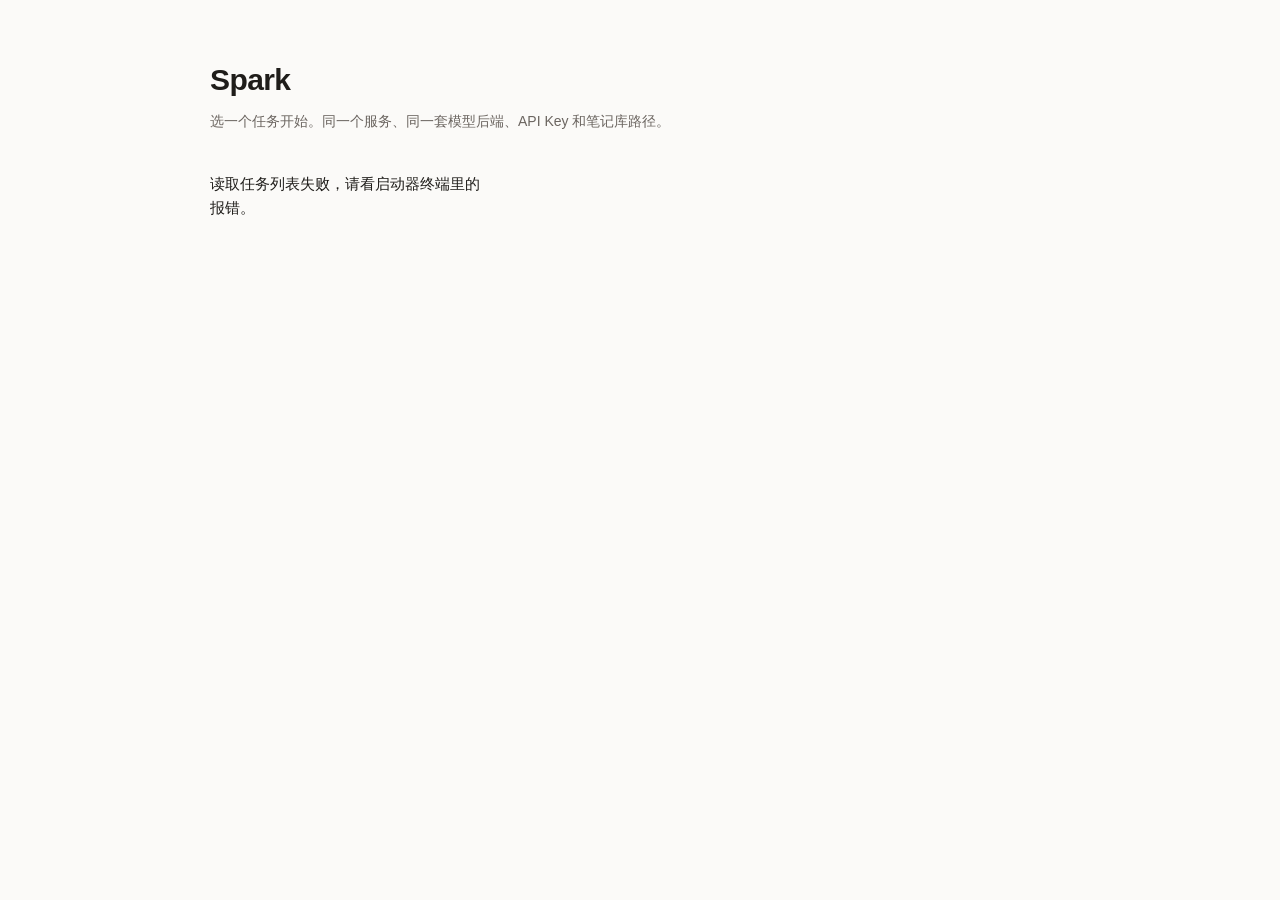
==== static/index.html @ 61a61ddd "图标：生成 Spark.icns，在 ~/Developer 放一个 .app 启动器 图标是一枚四角星芒落在紫→蓝的圆角方块上。紫和蓝正是界面里 Summit 和 Podcast 两个模式的强调色，" ====
<!DOCTYPE html>
<html lang="zh-CN">
<head>
<meta charset="utf-8" />
<meta name="viewport" content="width=device-width, initial-scale=1" />
<link rel="icon" href="static/icon.png" />
<title>Spark</title>
<style>
  :root {
    --bg: #fbfaf8; --surface: #fff; --border: #e5e1da; --text: #1f1d1a;
    --muted: #6b6560; --accent: #4a4640; --accent-soft: #f0eeea;
  }
  @media (prefers-color-scheme: dark) {
    :root:not([data-theme="light"]) {
      --bg: #171614; --surface: #201e1b; --border: #34302b; --text: #ece8e2;
      --muted: #9a938b; --accent: #b5aea5; --accent-soft: #2a2724;
    }
  }
  * { box-sizing: border-box; }
  body {
    margin: 0; padding: 0 16px 64px; background: var(--bg); color: var(--text);
    font: 15px/1.6 -apple-system, BlinkMacSystemFont, "SF Pro SC", "PingFang SC", sans-serif;
  }
  .wrap { max-width: 860px; margin: 0 auto; }
  header { padding: 56px 0 8px; }
  h1 { margin: 0; font-size: 30px; letter-spacing: -.02em; font-weight: 650; }
  .sub { color: var(--muted); margin-top: 6px; font-size: 14px; }
  .grid { display: grid; gap: 16px; margin-top: 32px; }
  @media (min-width: 720px) { .grid { grid-template-columns: repeat(3, 1fr); } }
  .card {
    background: var(--surface); border: 1px solid var(--border); border-radius: 12px;
    padding: 22px; display: flex; flex-direction: column; text-decoration: none; color: inherit;
    transition: border-color .2s, transform .2s;
  }
  a.card:hover { border-color: var(--accent); transform: translateY(-2px); }

  /* 默认是中性灰，整页不带颜色；颜色只在悬停时出现，指向你正要点的那一块。
     --accent 重新定义在悬停的卡片自身上，边框、tagline、标签都用 var(--accent)，
     所以整块会一起变色，另一块完全不受影响。 */
  a.card[data-key="summit"]:hover  { --accent: #5836c9; --accent-soft: #edeafb; }
  a.card[data-key="podcast"]:hover { --accent: #1f5fb8; --accent-soft: #e8eff8; }
  a.card[data-key="notes"]:hover  { --accent: #1a6b43; --accent-soft: #e6f3ec; }
  @media (prefers-color-scheme: dark) {
    :root:not([data-theme="light"]) a.card[data-key="summit"]:hover {
      --accent: #a894ea; --accent-soft: #221d30;
    }
    :root:not([data-theme="light"]) a.card[data-key="podcast"]:hover {
      --accent: #6aabee; --accent-soft: #1b2634;
    }
    :root:not([data-theme="light"]) a.card[data-key="notes"]:hover {
      --accent: #63c48d; --accent-soft: #19271f;
    }
  }
  :root[data-theme="dark"] a.card[data-key="summit"]:hover {
    --accent: #a894ea; --accent-soft: #221d30;
  }
  :root[data-theme="dark"] a.card[data-key="podcast"]:hover {
    --accent: #6aabee; --accent-soft: #1b2634;
  }
  :root[data-theme="dark"] a.card[data-key="notes"]:hover {
    --accent: #63c48d; --accent-soft: #19271f;
  }
  .card h2 { margin: 0; font-size: 18px; font-weight: 620; }
  .tagline { color: var(--accent); font-size: 13px; margin-top: 4px; transition: color .2s; }
  .detail { color: var(--muted); font-size: 13.5px; margin-top: 12px; flex: 1; }
  .tasks { display: flex; flex-wrap: wrap; gap: 6px; margin-top: 16px; }
  .tag {
    font-size: 12px; padding: 3px 9px; border-radius: 999px;
    background: var(--accent-soft); color: var(--accent);
    transition: background-color .2s, color .2s;
  }
  .foot {
    display: flex; align-items: center; justify-content: space-between;
    margin-top: 18px; padding-top: 14px; border-top: 1px solid var(--border);
    font-size: 12.5px; color: var(--muted);
  }
  .foot .path { font-family: ui-monospace, SFMono-Regular, Menlo, monospace; }
  .note { margin-top: 36px; font-size: 13px; color: var(--muted); }
  .note code {
    font-family: ui-monospace, SFMono-Regular, Menlo, monospace; font-size: 12.5px;
    background: var(--accent-soft); padding: 1px 5px; border-radius: 4px;
  }
</style>
</head>
<body>
<div class="wrap">
  <header>
    <h1>Spark</h1>
    <div class="sub">选一个任务开始。同一个服务、同一套模型后端、API Key 和笔记库路径。</div>
  </header>
  <div class="grid" id="grid"></div>
</div>
<script src="/static/app.js"></script>
</body>
</html>
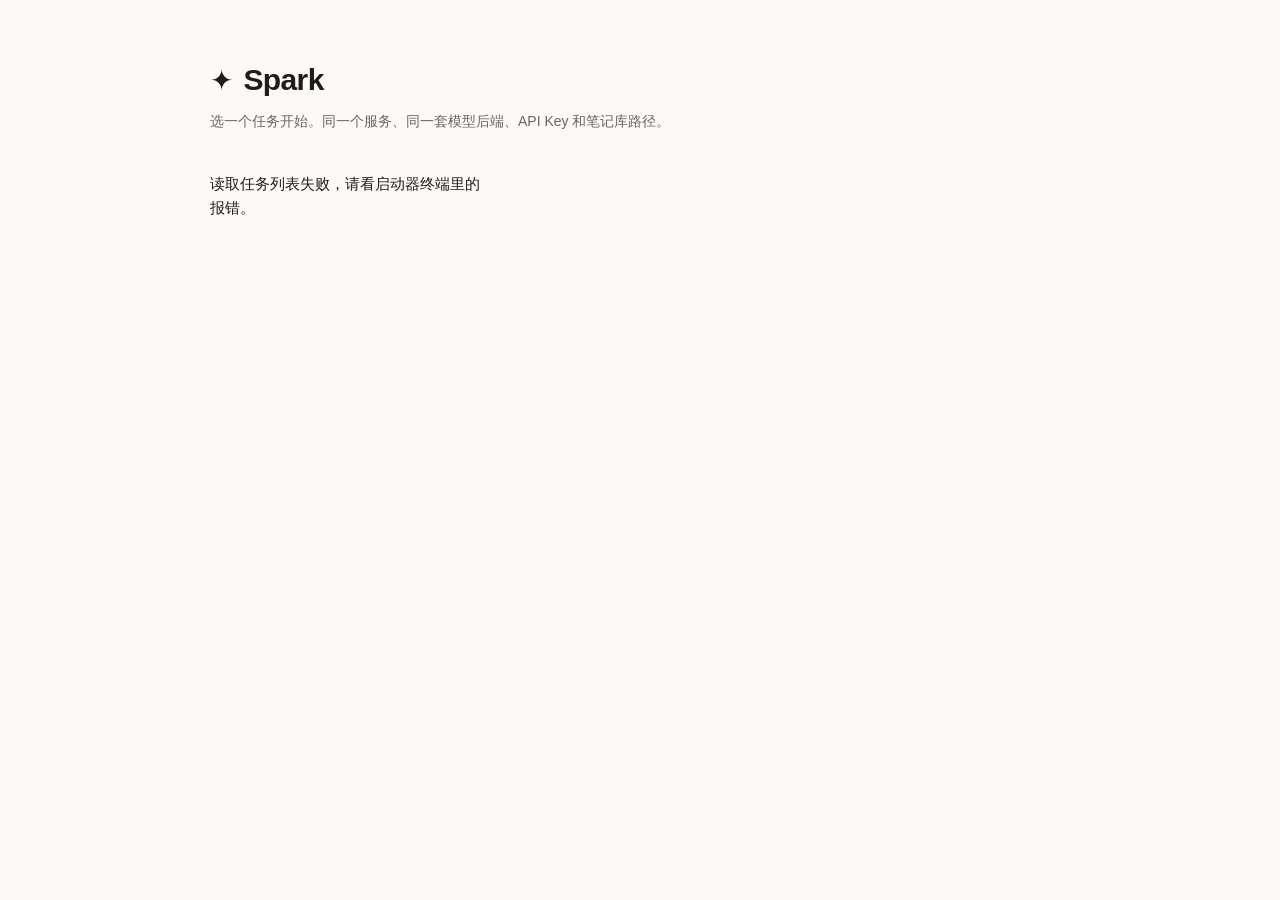
==== commit c6d7d4b5: "落地页标题旁加上星芒 形状和 assets/Spark.icns 同源：同一条 astroid 曲线（power 3.6），四段三次贝塞尔， 控制点系数 0.432R 让曲线在 45° 处穿过 2^-" ====
--- a/static/index.html
+++ b/static/index.html
@@ -23,7 +23,11 @@
   }
   .wrap { max-width: 860px; margin: 0 auto; }
   header { padding: 56px 0 8px; }
-  h1 { margin: 0; font-size: 30px; letter-spacing: -.02em; font-weight: 650; }
+  h1 {
+    margin: 0; font-size: 30px; letter-spacing: -.02em; font-weight: 650;
+    display: flex; align-items: center; gap: 10px;
+  }
+  .mark { width: .78em; height: .78em; fill: currentColor; flex: none; }
   .sub { color: var(--muted); margin-top: 6px; font-size: 14px; }
   .grid { display: grid; gap: 16px; margin-top: 32px; }
   @media (min-width: 720px) { .grid { grid-template-columns: repeat(3, 1fr); } }
@@ -85,7 +89,14 @@
 <body>
 <div class="wrap">
   <header>
-    <h1>Spark</h1>
+    <h1>
+      <!-- 星芒：和 assets/Spark.icns 同一条 astroid 曲线（power 3.6）。四段三次
+           贝塞尔，控制点系数 0.432R 让曲线在 45° 处穿过 2^-1.8·R，与图标严格一致。
+           用 currentColor 而不是图标那套紫蓝渐变——落地页默认是中性灰，颜色只在
+           悬停某张卡片时出现，标题旁挂个渐变会把这条规矩破掉。 -->
+      <svg class="mark" viewBox="0 0 24 24" aria-hidden="true">
+        <path d="M23 12C16.75 12 12 16.75 12 23C12 16.75 7.25 12 1 12C7.25 12 12 7.25 12 1C12 7.25 16.75 12 23 12Z"/>
+      </svg>Spark</h1>
     <div class="sub">选一个任务开始。同一个服务、同一套模型后端、API Key 和笔记库路径。</div>
   </header>
   <div class="grid" id="grid"></div>
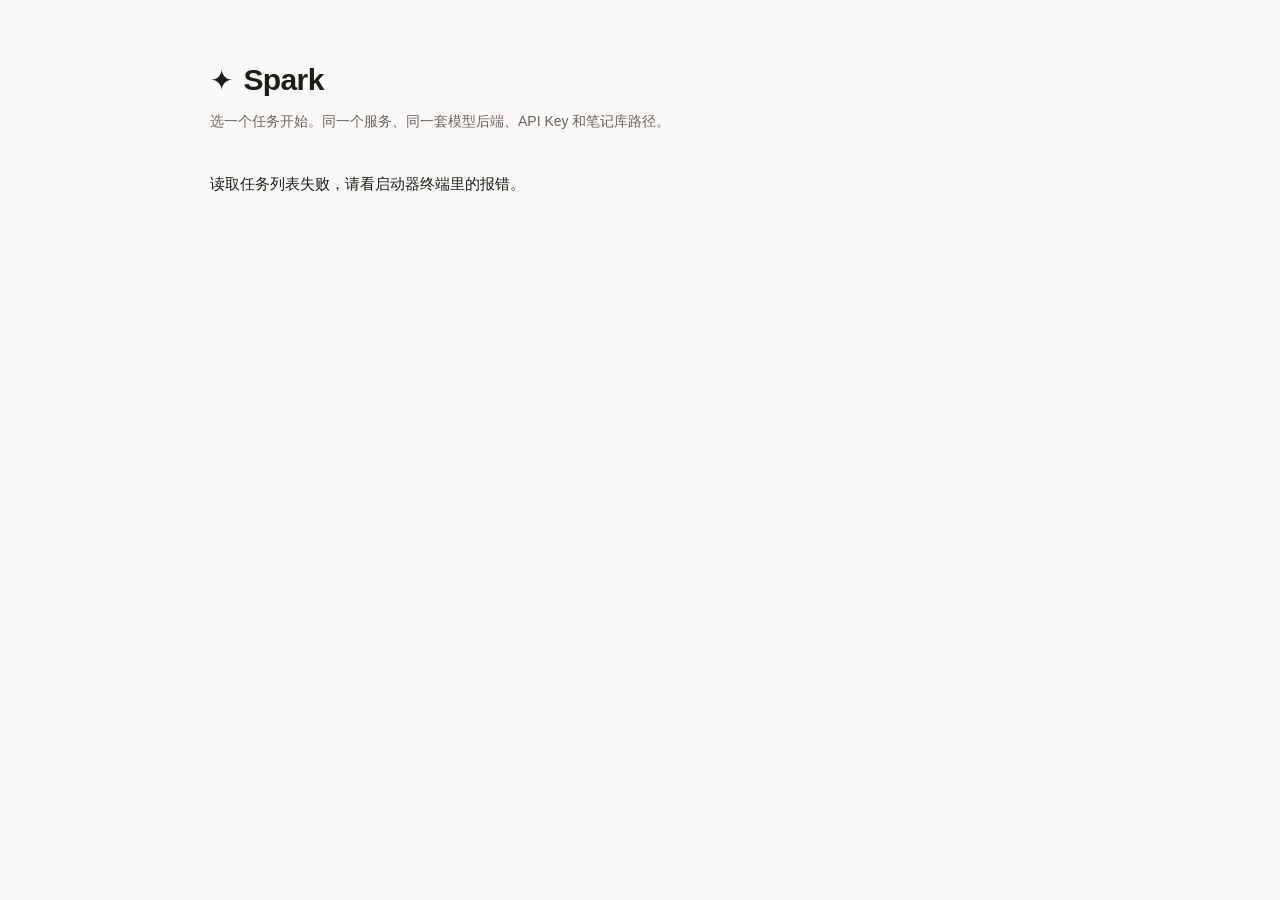
==== commit bec79e43: "界面细节：落地页改 2×2、信息跟进换更鲜明的橙红、订阅列表悬浮/窄屏不再看不清 - 落地页四张卡片改成 2 列，不再第二行孤零零剩一张 - 信息跟进的强调色从偏黑的 #9a3412 换成 #c241" ====
--- a/static/index.html
+++ b/static/index.html
@@ -30,7 +30,9 @@
   .mark { width: .78em; height: .78em; fill: currentColor; flex: none; }
   .sub { color: var(--muted); margin-top: 6px; font-size: 14px; }
   .grid { display: grid; gap: 16px; margin-top: 32px; }
-  @media (min-width: 720px) { .grid { grid-template-columns: repeat(3, 1fr); } }
+  /* 四张卡片，2 列刚好 2×2 铺满；原来是 3 列，4 张卡会在第二行剩一张、
+     右边空出两列宽度，两侧看着不对称。 */
+  @media (min-width: 720px) { .grid { grid-template-columns: repeat(2, 1fr); } }
   .card {
     background: var(--surface); border: 1px solid var(--border); border-radius: 12px;
     padding: 22px; display: flex; flex-direction: column; text-decoration: none; color: inherit;
@@ -43,6 +45,7 @@
      所以整块会一起变色，另一块完全不受影响。 */
   a.card[data-key="summit"]:hover  { --accent: #5836c9; --accent-soft: #edeafb; }
   a.card[data-key="podcast"]:hover { --accent: #1f5fb8; --accent-soft: #e8eff8; }
+  a.card[data-key="track"]:hover   { --accent: #c2410c; --accent-soft: #f8e8df; }
   a.card[data-key="notes"]:hover  { --accent: #1a6b43; --accent-soft: #e6f3ec; }
   @media (prefers-color-scheme: dark) {
     :root:not([data-theme="light"]) a.card[data-key="summit"]:hover {
@@ -50,6 +53,9 @@
     }
     :root:not([data-theme="light"]) a.card[data-key="podcast"]:hover {
       --accent: #6aabee; --accent-soft: #1b2634;
+    }
+    :root:not([data-theme="light"]) a.card[data-key="track"]:hover {
+      --accent: #e2895c; --accent-soft: #2f2019;
     }
     :root:not([data-theme="light"]) a.card[data-key="notes"]:hover {
       --accent: #63c48d; --accent-soft: #19271f;
@@ -60,6 +66,9 @@
   }
   :root[data-theme="dark"] a.card[data-key="podcast"]:hover {
     --accent: #6aabee; --accent-soft: #1b2634;
+  }
+  :root[data-theme="dark"] a.card[data-key="track"]:hover {
+    --accent: #e2895c; --accent-soft: #2f2019;
   }
   :root[data-theme="dark"] a.card[data-key="notes"]:hover {
     --accent: #63c48d; --accent-soft: #19271f;
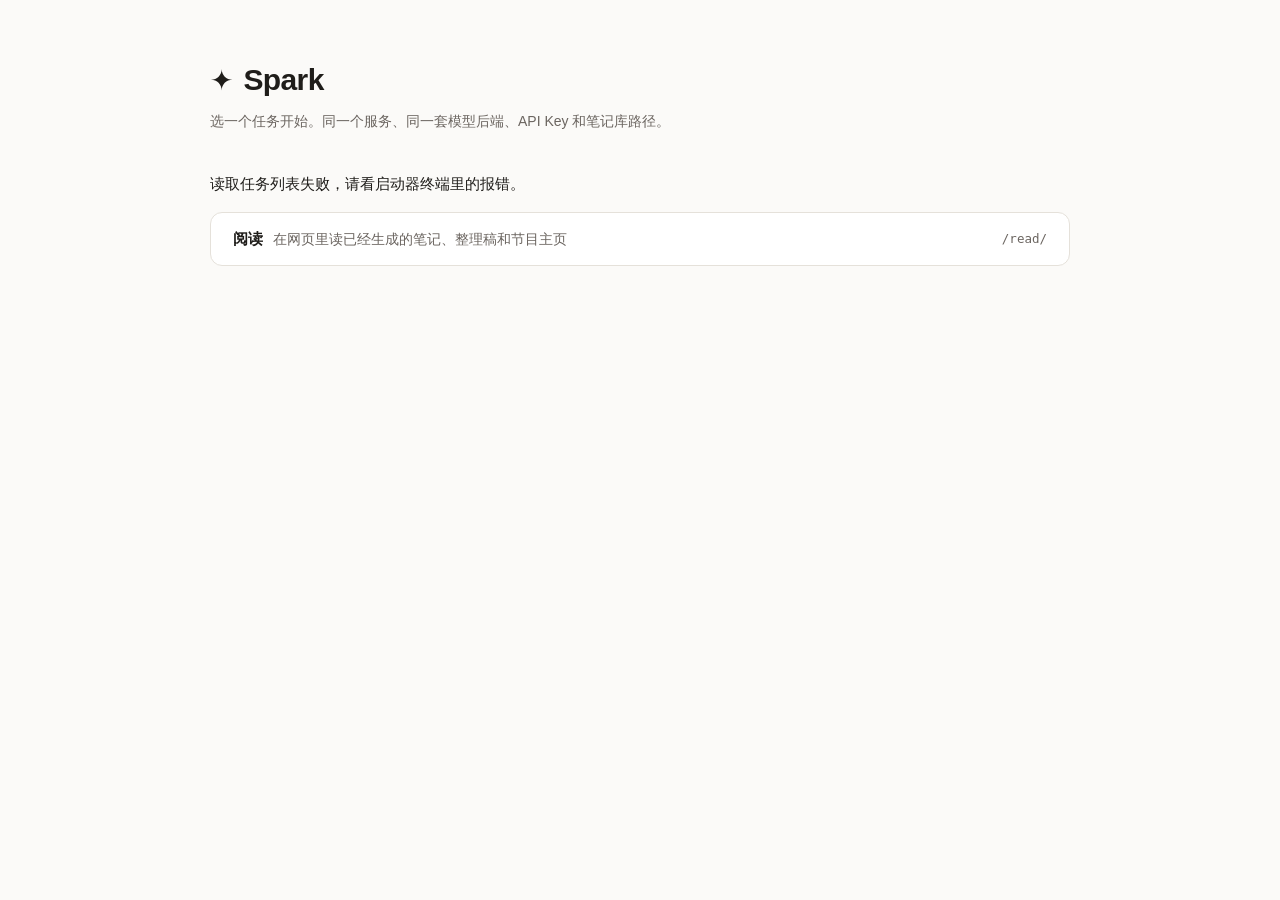
==== commit eec6aa9e: "新增 /read 阅读页：在网页里直接读 Spark 产物，可选交给 HTML Anything 美化 服务端用 mistune 渲染笔记库 Spark/ 下的 Markdown，排版借用 HTML " ====
--- a/static/index.html
+++ b/static/index.html
@@ -88,6 +88,15 @@
     font-size: 12.5px; color: var(--muted);
   }
   .foot .path { font-family: ui-monospace, SFMono-Regular, Menlo, monospace; }
+  .reader {
+    display: flex; align-items: center; justify-content: space-between; gap: 16px;
+    margin-top: 16px; padding: 14px 22px; border: 1px solid var(--border); border-radius: 12px;
+    background: var(--surface); color: var(--muted); text-decoration: none; font-size: 13.5px;
+    transition: border-color .2s;
+  }
+  .reader b { color: var(--text); font-weight: 620; margin-right: 10px; font-size: 15px; }
+  .reader:hover { border-color: var(--accent); }
+  .reader .path { font-family: ui-monospace, SFMono-Regular, Menlo, monospace; font-size: 12.5px; flex: none; }
   .note { margin-top: 36px; font-size: 13px; color: var(--muted); }
   .note code {
     font-family: ui-monospace, SFMono-Regular, Menlo, monospace; font-size: 12.5px;
@@ -109,6 +118,10 @@
     <div class="sub">选一个任务开始。同一个服务、同一套模型后端、API Key 和笔记库路径。</div>
   </header>
   <div class="grid" id="grid"></div>
+  <!-- 阅读不是一个「任务」，不占 2×2 的卡位；放在下面一行，跟任务区分开 -->
+  <a class="reader" href="/read/">
+    <span><b>阅读</b>在网页里读已经生成的笔记、整理稿和节目主页</span><span class="path">/read/</span>
+  </a>
 </div>
 <script src="/static/app.js"></script>
 </body>
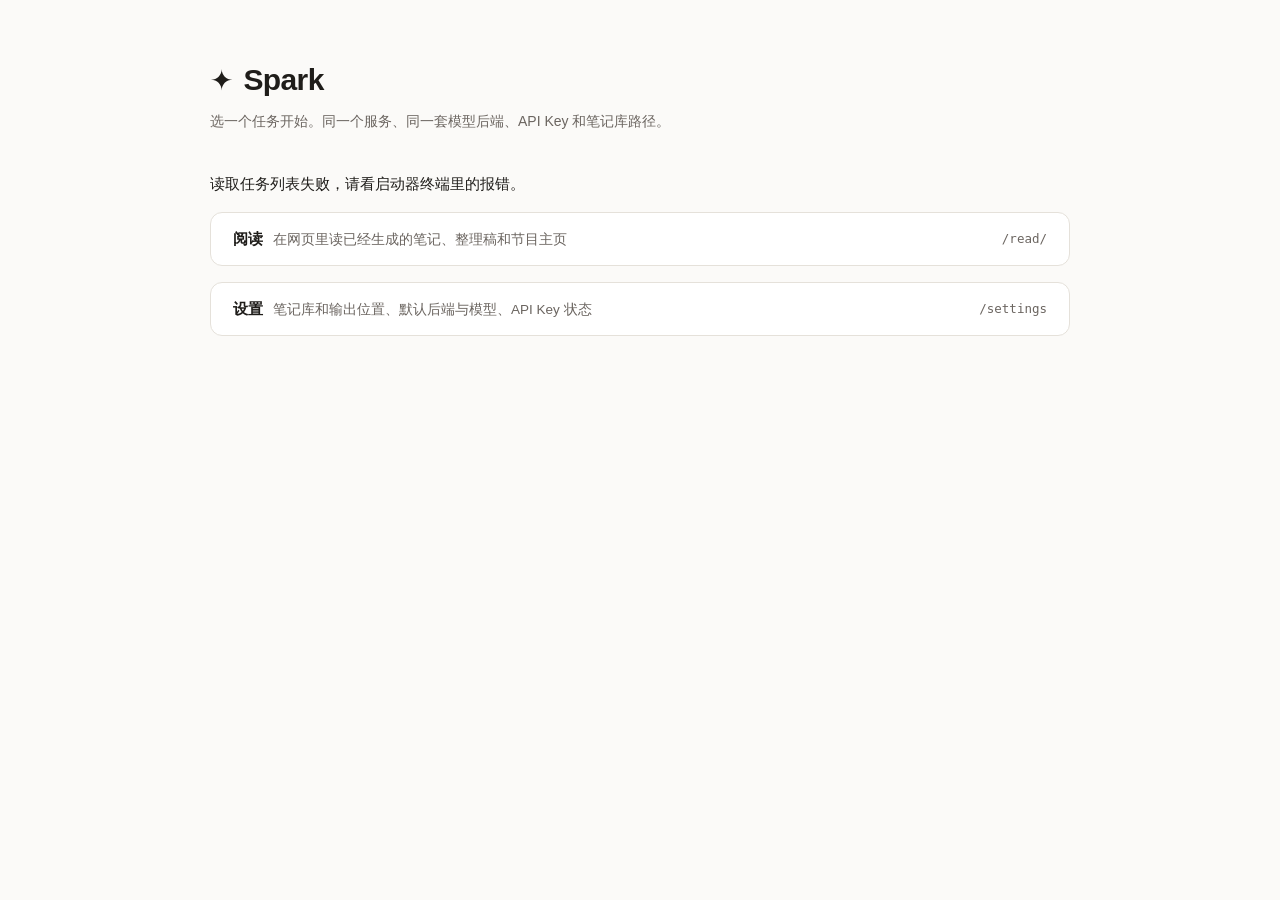
==== commit 21540f75: "统一设置页：存储与输出 + AI 默认值 - 新增 core/settings.py：~/.spark/settings.json（SPARK_SETTINGS_FILE 可改位置），   带版本号和" ====
--- a/static/index.html
+++ b/static/index.html
@@ -122,6 +122,9 @@
   <a class="reader" href="/read/">
     <span><b>阅读</b>在网页里读已经生成的笔记、整理稿和节目主页</span><span class="path">/read/</span>
   </a>
+  <a class="reader" href="/settings">
+    <span><b>设置</b>笔记库和输出位置、默认后端与模型、API Key 状态</span><span class="path">/settings</span>
+  </a>
 </div>
 <script src="/static/app.js"></script>
 </body>
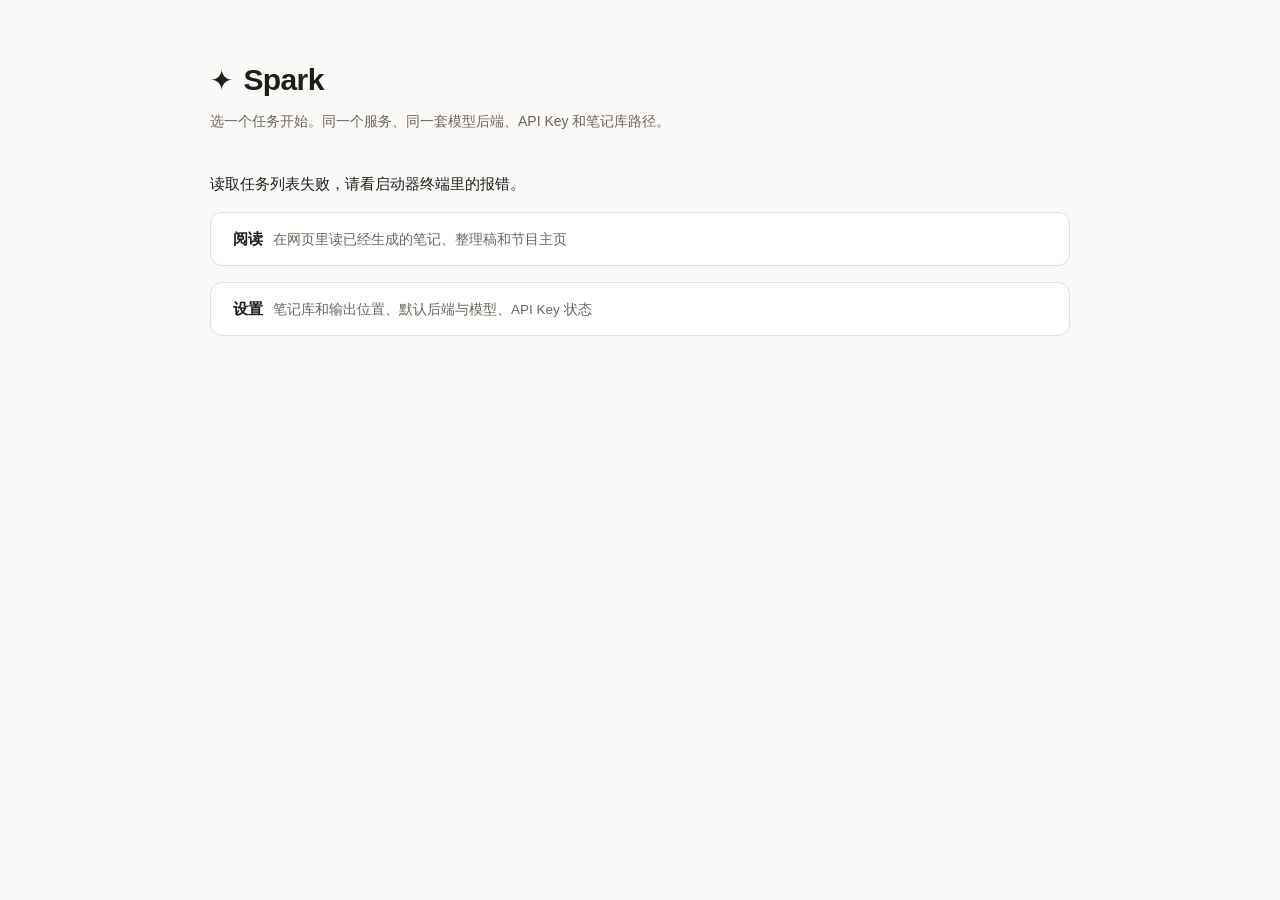
==== commit 22c47bb0: "界面细节：步骤标题和「任务」单独一档 17px，输入框下三行链接说明收进「支持哪些链接」；「已找到 API Key」挪到模型面板里 Key 输入框上面，不再说「可留空输入框」；首页卡片去掉路由路径、能" ====
--- a/static/index.html
+++ b/static/index.html
@@ -76,18 +76,7 @@
   .card h2 { margin: 0; font-size: 18px; font-weight: 620; }
   .tagline { color: var(--accent); font-size: 13px; margin-top: 4px; transition: color .2s; }
   .detail { color: var(--muted); font-size: 13.5px; margin-top: 12px; flex: 1; }
-  .tasks { display: flex; flex-wrap: wrap; gap: 6px; margin-top: 16px; }
-  .tag {
-    font-size: 12px; padding: 3px 9px; border-radius: 999px;
-    background: var(--accent-soft); color: var(--accent);
-    transition: background-color .2s, color .2s;
-  }
-  .foot {
-    display: flex; align-items: center; justify-content: space-between;
-    margin-top: 18px; padding-top: 14px; border-top: 1px solid var(--border);
-    font-size: 12.5px; color: var(--muted);
-  }
-  .foot .path { font-family: ui-monospace, SFMono-Regular, Menlo, monospace; }
+  .tasks { margin-top: 14px; padding-top: 12px; border-top: 1px solid var(--border); font-size: 12.5px; color: var(--muted); }
   .reader {
     display: flex; align-items: center; justify-content: space-between; gap: 16px;
     margin-top: 16px; padding: 14px 22px; border: 1px solid var(--border); border-radius: 12px;
@@ -96,7 +85,6 @@
   }
   .reader b { color: var(--text); font-weight: 620; margin-right: 10px; font-size: 15px; }
   .reader:hover { border-color: var(--accent); }
-  .reader .path { font-family: ui-monospace, SFMono-Regular, Menlo, monospace; font-size: 12.5px; flex: none; }
   .note { margin-top: 36px; font-size: 13px; color: var(--muted); }
   .note code {
     font-family: ui-monospace, SFMono-Regular, Menlo, monospace; font-size: 12.5px;
@@ -120,10 +108,10 @@
   <div class="grid" id="grid"></div>
   <!-- 阅读不是一个「任务」，不占 2×2 的卡位；放在下面一行，跟任务区分开 -->
   <a class="reader" href="/read/">
-    <span><b>阅读</b>在网页里读已经生成的笔记、整理稿和节目主页</span><span class="path">/read/</span>
+    <span><b>阅读</b>在网页里读已经生成的笔记、整理稿和节目主页</span>
   </a>
   <a class="reader" href="/settings">
-    <span><b>设置</b>笔记库和输出位置、默认后端与模型、API Key 状态</span><span class="path">/settings</span>
+    <span><b>设置</b>笔记库和输出位置、默认后端与模型、API Key 状态</span>
   </a>
 </div>
 <script src="/static/app.js"></script>
